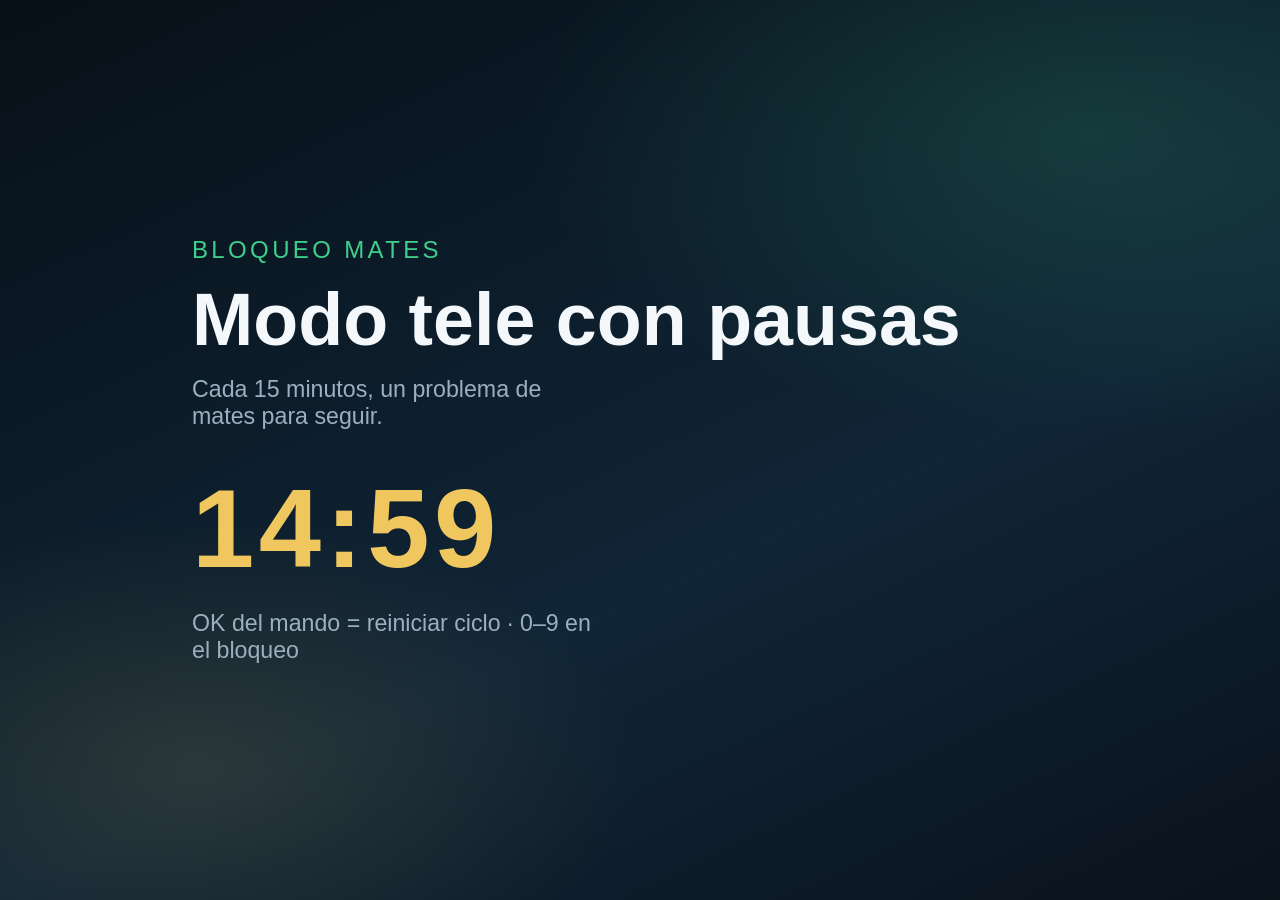
==== apps/bloqueo-mates/index.html @ 3caa04c1 "Bloqueo Mates como primera app e instalación permanente. Documenta Seller Office vs sideload, límite" ====
<!DOCTYPE html>
<html lang="es">
<head>
  <meta charset="UTF-8" />
  <meta name="viewport" content="width=device-width, initial-scale=1.0" />
  <title>Bloqueo Mates</title>
  <link rel="stylesheet" href="css/style.css" />
</head>
<body>
  <main id="app" class="stage">
    <section id="view-watch" class="view is-active" aria-label="Visionado">
      <p class="brand">Bloqueo Mates</p>
      <h1>Modo tele con pausas</h1>
      <p class="lead">Cada 15 minutos, un problema de mates para seguir.</p>
      <p id="countdown" class="countdown" aria-live="polite">15:00</p>
      <p class="hint">OK del mando = reiniciar ciclo · 0–9 en el bloqueo</p>
    </section>

    <section id="view-lock" class="view" aria-label="Bloqueo" hidden>
      <p class="brand">Pausa de mates</p>
      <h1 id="problem" class="problem">7 + 5 = ?</h1>
      <p class="answer-label">Tu respuesta</p>
      <p id="answer" class="answer" aria-live="polite">_</p>
      <p id="feedback" class="feedback" aria-live="assertive"></p>
      <p class="hint">Números del mando · OK enviar · Atrás borrar</p>
    </section>
  </main>
  <script src="js/main.js"></script>
</body>
</html>
---- apps/bloqueo-mates/css/style.css ----
:root {
  --bg0: #071018;
  --bg1: #102536;
  --mint: #3ecf8e;
  --amber: #f0c75e;
  --rose: #ff7a7a;
  --text: #f4f8fb;
  --muted: #9bb0bf;
  font-family: "TizenSans", "Segoe UI", sans-serif;
}

* {
  box-sizing: border-box;
  margin: 0;
  padding: 0;
}

html,
body {
  width: 100%;
  height: 100%;
  overflow: hidden;
  color: var(--text);
  background:
    radial-gradient(ellipse 70% 55% at 15% 85%, rgba(240, 199, 94, 0.12), transparent 50%),
    radial-gradient(ellipse 80% 60% at 85% 15%, rgba(62, 207, 142, 0.16), transparent 55%),
    linear-gradient(155deg, var(--bg0), var(--bg1) 60%, #0a121c);
}

.stage {
  min-height: 100%;
  display: grid;
  place-items: center;
  padding: 6vh 8vw;
}

.view {
  width: min(100%, 56rem);
  display: none;
  flex-direction: column;
  gap: 1.1rem;
  animation: rise 0.45s ease-out both;
}

.view.is-active {
  display: flex;
}

.brand {
  color: var(--mint);
  letter-spacing: 0.14em;
  text-transform: uppercase;
  font-size: clamp(1.1rem, 2vw, 1.5rem);
}

h1 {
  font-size: clamp(2.6rem, 6vw, 4.6rem);
  line-height: 1.05;
  font-weight: 700;
}

.lead,
.hint,
.answer-label {
  color: var(--muted);
  font-size: clamp(1.1rem, 2vw, 1.45rem);
  max-width: 32ch;
}

.countdown {
  margin-top: 1rem;
  font-variant-numeric: tabular-nums;
  font-size: clamp(4rem, 10vw, 7rem);
  font-weight: 700;
  color: var(--amber);
  letter-spacing: 0.04em;
}

.problem {
  color: var(--text);
}

.answer {
  min-height: 1.2em;
  font-size: clamp(3rem, 7vw, 5rem);
  font-weight: 700;
  color: var(--mint);
  letter-spacing: 0.08em;
}

.feedback {
  min-height: 1.4em;
  font-size: clamp(1.2rem, 2.2vw, 1.6rem);
  color: var(--amber);
}

.feedback.is-bad {
  color: var(--rose);
}

.feedback.is-good {
  color: var(--mint);
}

@keyframes rise {
  from {
    opacity: 0;
    transform: translateY(18px);
  }
  to {
    opacity: 1;
    transform: translateY(0);
  }
}
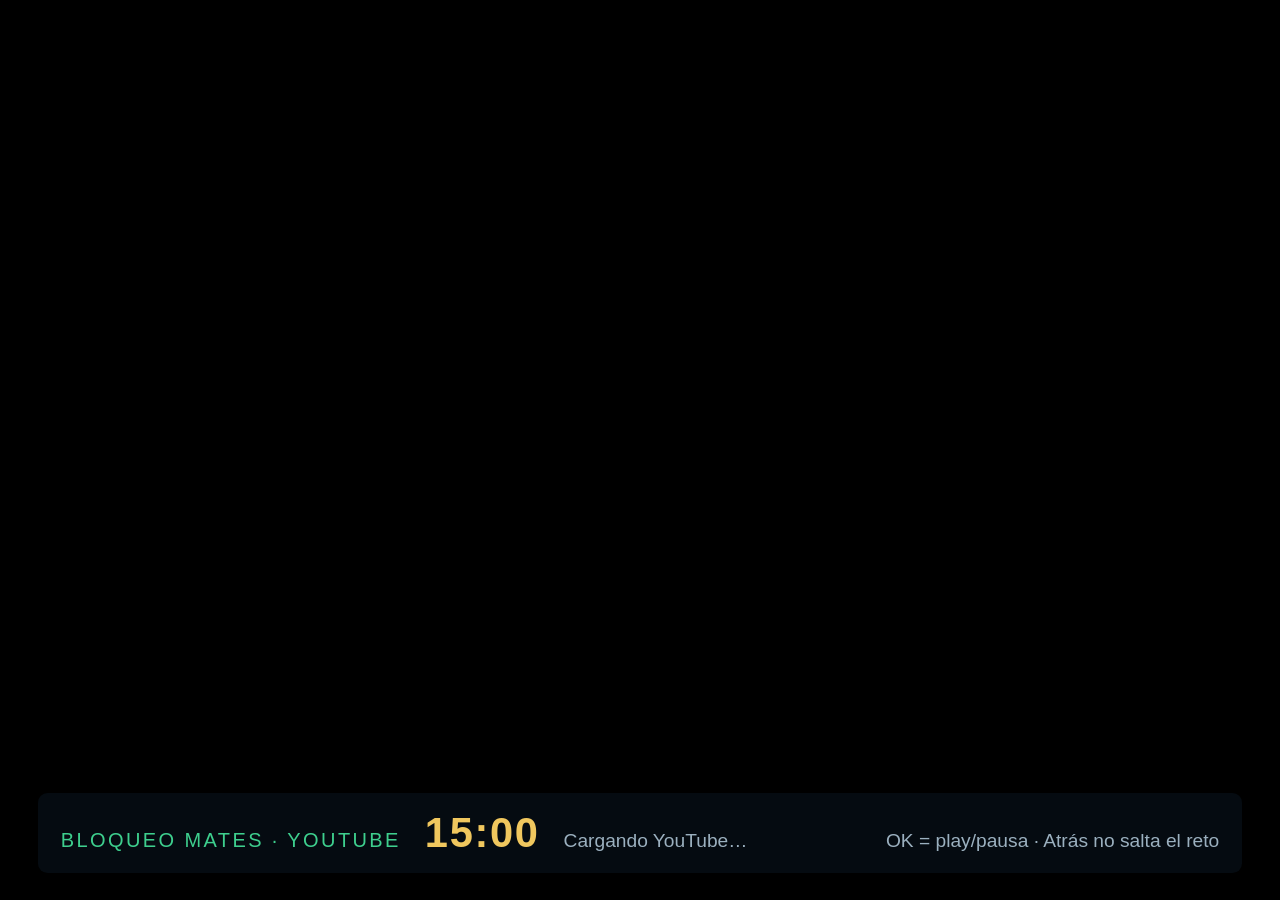
==== commit d5d98b3a: "Bloqueo Mates: YouTube embebido con pausa de mates. Modo tele dentro de la app (no la YouTube nativa" ====
--- a/apps/bloqueo-mates/index.html
+++ b/apps/bloqueo-mates/index.html
@@ -3,28 +3,35 @@
 <head>
   <meta charset="UTF-8" />
   <meta name="viewport" content="width=device-width, initial-scale=1.0" />
-  <title>Bloqueo Mates</title>
+  <title>Bloqueo Mates — YouTube</title>
   <link rel="stylesheet" href="css/style.css" />
 </head>
 <body>
-  <main id="app" class="stage">
-    <section id="view-watch" class="view is-active" aria-label="Visionado">
-      <p class="brand">Bloqueo Mates</p>
-      <h1>Modo tele con pausas</h1>
-      <p class="lead">Cada 15 minutos, un problema de mates para seguir.</p>
-      <p id="countdown" class="countdown" aria-live="polite">15:00</p>
-      <p class="hint">OK del mando = reiniciar ciclo · 0–9 en el bloqueo</p>
+  <main id="app" class="app">
+    <!-- YouTube a pantalla completa; el escudo captura el mando -->
+    <section id="view-watch" class="view-watch is-active" aria-label="YouTube con temporizador">
+      <div id="player" class="player"></div>
+      <div id="focus-shield" class="focus-shield" tabindex="0" aria-hidden="true"></div>
+      <div class="hud">
+        <p class="brand">Bloqueo Mates · YouTube</p>
+        <p id="countdown" class="countdown" aria-live="polite">15:00</p>
+        <p id="player-status" class="player-status">Cargando YouTube…</p>
+        <p class="hint">OK = play/pausa · Atrás no salta el reto</p>
+      </div>
     </section>
 
-    <section id="view-lock" class="view" aria-label="Bloqueo" hidden>
-      <p class="brand">Pausa de mates</p>
-      <h1 id="problem" class="problem">7 + 5 = ?</h1>
-      <p class="answer-label">Tu respuesta</p>
-      <p id="answer" class="answer" aria-live="polite">_</p>
-      <p id="feedback" class="feedback" aria-live="assertive"></p>
-      <p class="hint">Números del mando · OK enviar · Atrás borrar</p>
+    <section id="view-lock" class="view-lock" aria-label="Bloqueo mates" hidden>
+      <div class="lock-panel">
+        <p class="brand">YouTube en pausa</p>
+        <h1 id="problem" class="problem">7 + 5 = ?</h1>
+        <p class="answer-label">Tu respuesta</p>
+        <p id="answer" class="answer" aria-live="polite">_</p>
+        <p id="feedback" class="feedback" aria-live="assertive"></p>
+        <p class="hint">Números del mando · OK enviar · Atrás borrar</p>
+      </div>
     </section>
   </main>
+  <script src="js/config.js"></script>
   <script src="js/main.js"></script>
 </body>
 </html>
--- a/apps/bloqueo-mates/css/style.css
+++ b/apps/bloqueo-mates/css/style.css
@@ -6,6 +6,7 @@
   --rose: #ff7a7a;
   --text: #f4f8fb;
   --muted: #9bb0bf;
+  --hud: rgba(7, 16, 24, 0.72);
   font-family: "TizenSans", "Segoe UI", sans-serif;
 }
 
@@ -16,68 +17,115 @@
 }
 
 html,
-body {
+body,
+.app {
   width: 100%;
   height: 100%;
   overflow: hidden;
   color: var(--text);
-  background:
-    radial-gradient(ellipse 70% 55% at 15% 85%, rgba(240, 199, 94, 0.12), transparent 50%),
-    radial-gradient(ellipse 80% 60% at 85% 15%, rgba(62, 207, 142, 0.16), transparent 55%),
-    linear-gradient(155deg, var(--bg0), var(--bg1) 60%, #0a121c);
+  background: #000;
 }
 
-.stage {
-  min-height: 100%;
-  display: grid;
-  place-items: center;
-  padding: 6vh 8vw;
+.view-watch {
+  position: relative;
+  width: 100%;
+  height: 100%;
+  display: none;
 }
 
-.view {
-  width: min(100%, 56rem);
-  display: none;
-  flex-direction: column;
-  gap: 1.1rem;
-  animation: rise 0.45s ease-out both;
+.view-watch.is-active {
+  display: block;
 }
 
-.view.is-active {
+.player,
+.player iframe {
+  position: absolute;
+  inset: 0;
+  width: 100%;
+  height: 100%;
+  border: 0;
+}
+
+/* Evita que el iframe se coma las teclas del mando */
+.focus-shield {
+  position: absolute;
+  inset: 0;
+  z-index: 2;
+  background: transparent;
+  outline: none;
+}
+
+.hud {
+  position: absolute;
+  left: 3vw;
+  right: 3vw;
+  bottom: 3vh;
+  z-index: 3;
   display: flex;
+  flex-wrap: wrap;
+  align-items: baseline;
+  gap: 0.75rem 1.5rem;
+  padding: 1rem 1.4rem;
+  border-radius: 0.6rem;
+  background: var(--hud);
+  pointer-events: none;
 }
 
 .brand {
   color: var(--mint);
-  letter-spacing: 0.14em;
+  letter-spacing: 0.12em;
   text-transform: uppercase;
-  font-size: clamp(1.1rem, 2vw, 1.5rem);
-}
-
-h1 {
-  font-size: clamp(2.6rem, 6vw, 4.6rem);
-  line-height: 1.05;
-  font-weight: 700;
-}
-
-.lead,
-.hint,
-.answer-label {
-  color: var(--muted);
-  font-size: clamp(1.1rem, 2vw, 1.45rem);
-  max-width: 32ch;
+  font-size: clamp(0.95rem, 1.6vw, 1.25rem);
 }
 
 .countdown {
-  margin-top: 1rem;
   font-variant-numeric: tabular-nums;
-  font-size: clamp(4rem, 10vw, 7rem);
+  font-size: clamp(1.8rem, 3.5vw, 2.6rem);
   font-weight: 700;
   color: var(--amber);
   letter-spacing: 0.04em;
 }
 
+.player-status,
+.hint,
+.answer-label {
+  color: var(--muted);
+  font-size: clamp(0.95rem, 1.5vw, 1.2rem);
+}
+
+.hint {
+  margin-left: auto;
+}
+
+.view-lock {
+  position: absolute;
+  inset: 0;
+  z-index: 10;
+  display: none;
+  align-items: center;
+  justify-content: center;
+  padding: 6vh 8vw;
+  background:
+    radial-gradient(ellipse 80% 60% at 85% 15%, rgba(62, 207, 142, 0.16), transparent 55%),
+    linear-gradient(155deg, var(--bg0), var(--bg1) 60%, #0a121c);
+}
+
+.view-lock.is-active {
+  display: flex;
+  animation: rise 0.35s ease-out both;
+}
+
+.lock-panel {
+  width: min(100%, 56rem);
+  display: flex;
+  flex-direction: column;
+  gap: 1rem;
+}
+
 .problem {
-  color: var(--text);
+  font-size: clamp(2.6rem, 6vw, 4.6rem);
+  line-height: 1.05;
+  font-weight: 700;
 }
 
 .answer {
@@ -105,7 +153,7 @@
 @keyframes rise {
   from {
     opacity: 0;
-    transform: translateY(18px);
+    transform: translateY(16px);
   }
   to {
     opacity: 1;
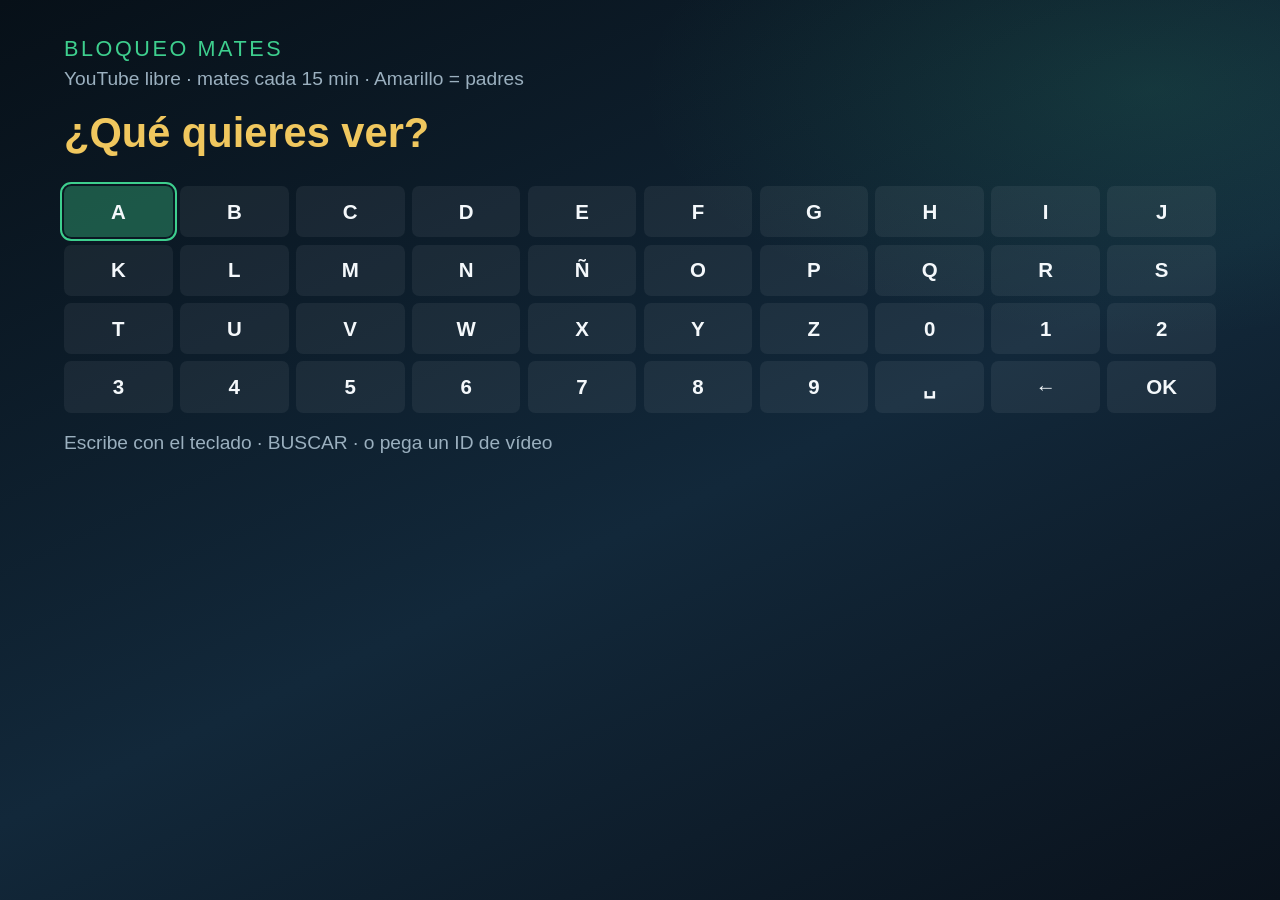
==== commit 35d7feb7: "Bloqueo Mates: YouTube libre, PIN 0350 y multiplicaciones 1 cifra. Búsqueda con teclado en pantalla," ====
--- a/apps/bloqueo-mates/index.html
+++ b/apps/bloqueo-mates/index.html
@@ -3,32 +3,65 @@
 <head>
   <meta charset="UTF-8" />
   <meta name="viewport" content="width=device-width, initial-scale=1.0" />
-  <title>Bloqueo Mates — YouTube</title>
+  <title>Bloqueo Mates — YouTube libre</title>
   <link rel="stylesheet" href="css/style.css" />
 </head>
 <body>
   <main id="app" class="app">
-    <!-- YouTube a pantalla completa; el escudo captura el mando -->
-    <section id="view-watch" class="view-watch is-active" aria-label="YouTube con temporizador">
+    <!-- Búsqueda libre -->
+    <section id="view-search" class="view view-search is-active" data-view="search">
+      <header class="top">
+        <p class="brand">Bloqueo Mates</p>
+        <p class="sub">YouTube libre · mates cada 15 min · Amarillo = padres</p>
+      </header>
+      <p id="query" class="query" aria-live="polite">¿Qué quieres ver?</p>
+      <div id="keyboard" class="keyboard" aria-label="Teclado"></div>
+      <p id="search-status" class="status-line" aria-live="polite"></p>
+      <ul id="results" class="results" aria-label="Resultados"></ul>
+    </section>
+
+    <!-- Visionado -->
+    <section id="view-watch" class="view view-watch" data-view="watch" hidden>
       <div id="player" class="player"></div>
       <div id="focus-shield" class="focus-shield" tabindex="0" aria-hidden="true"></div>
       <div class="hud">
         <p class="brand">Bloqueo Mates · YouTube</p>
         <p id="countdown" class="countdown" aria-live="polite">15:00</p>
-        <p id="player-status" class="player-status">Cargando YouTube…</p>
-        <p class="hint">OK = play/pausa · Atrás no salta el reto</p>
+        <p id="player-status" class="status-line">…</p>
+        <p class="hint">OK play/pausa · Atrás = buscar · Amarillo = padres</p>
       </div>
     </section>
 
-    <section id="view-lock" class="view-lock" aria-label="Bloqueo mates" hidden>
-      <div class="lock-panel">
+    <!-- Bloqueo mates -->
+    <section id="view-lock" class="view view-lock" data-view="lock" hidden>
+      <div class="panel">
         <p class="brand">YouTube en pausa</p>
-        <h1 id="problem" class="problem">7 + 5 = ?</h1>
-        <p class="answer-label">Tu respuesta</p>
+        <h1 id="problem" class="problem">7 × 5 = ?</h1>
+        <p class="muted">Multiplicación de 1 cifra</p>
         <p id="answer" class="answer" aria-live="polite">_</p>
         <p id="feedback" class="feedback" aria-live="assertive"></p>
-        <p class="hint">Números del mando · OK enviar · Atrás borrar</p>
+        <p class="hint">Números · OK enviar · Atrás borrar</p>
       </div>
+    </section>
+
+    <!-- PIN padres -->
+    <section id="view-pin" class="view view-lock" data-view="pin" hidden>
+      <div class="panel">
+        <p class="brand">Zona padres</p>
+        <h1 class="problem">PIN</h1>
+        <p id="pin-dots" class="answer" aria-live="polite">····</p>
+        <p id="pin-feedback" class="feedback" aria-live="assertive"></p>
+        <p class="hint">0350 · Atrás cancelar</p>
+      </div>
+    </section>
+
+    <!-- Menú padres -->
+    <section id="view-parent" class="view view-search" data-view="parent" hidden>
+      <header class="top">
+        <p class="brand">Menú padres</p>
+        <p class="sub">PIN correcto · elige con flechas y OK</p>
+      </header>
+      <ul id="parent-menu" class="results parent-menu"></ul>
     </section>
   </main>
   <script src="js/config.js"></script>
--- a/apps/bloqueo-mates/css/style.css
+++ b/apps/bloqueo-mates/css/style.css
@@ -1,44 +1,121 @@
 :root {
   --bg0: #071018;
-  --bg1: #102536;
+  --bg1: #12283a;
   --mint: #3ecf8e;
   --amber: #f0c75e;
   --rose: #ff7a7a;
   --text: #f4f8fb;
   --muted: #9bb0bf;
-  --hud: rgba(7, 16, 24, 0.72);
+  --hud: rgba(7, 16, 24, 0.78);
+  --key: rgba(255, 255, 255, 0.06);
+  --key-focus: rgba(62, 207, 142, 0.35);
+  --row-focus: rgba(240, 199, 94, 0.22);
   font-family: "TizenSans", "Segoe UI", sans-serif;
 }
 
-* {
-  box-sizing: border-box;
-  margin: 0;
-  padding: 0;
-}
+* { box-sizing: border-box; margin: 0; padding: 0; }
 
-html,
-body,
-.app {
+html, body, .app {
   width: 100%;
   height: 100%;
   overflow: hidden;
   color: var(--text);
-  background: #000;
+  background:
+    radial-gradient(ellipse 80% 55% at 90% 10%, rgba(62, 207, 142, 0.12), transparent 50%),
+    linear-gradient(155deg, var(--bg0), var(--bg1) 55%, #0a121c);
 }
 
-.view-watch {
-  position: relative;
-  width: 100%;
-  height: 100%;
-  display: none;
+.view { display: none; width: 100%; height: 100%; }
+.view.is-active { display: flex; }
+
+.view-search {
+  flex-direction: column;
+  padding: 4vh 5vw 3vh;
+  gap: 1.2rem;
 }
 
-.view-watch.is-active {
-  display: block;
+.top { display: flex; flex-direction: column; gap: 0.35rem; }
+.brand {
+  color: var(--mint);
+  letter-spacing: 0.12em;
+  text-transform: uppercase;
+  font-size: clamp(1rem, 1.8vw, 1.35rem);
+}
+.sub, .muted, .hint, .status-line { color: var(--muted); font-size: clamp(0.95rem, 1.5vw, 1.2rem); }
+
+.query {
+  min-height: 1.4em;
+  font-size: clamp(1.8rem, 3.5vw, 2.6rem);
+  font-weight: 700;
+  color: var(--amber);
 }
 
-.player,
-.player iframe {
+.keyboard {
+  display: grid;
+  grid-template-columns: repeat(10, minmax(0, 1fr));
+  gap: 0.45rem;
+  max-width: 72rem;
+}
+
+.key {
+  list-style: none;
+  text-align: center;
+  padding: 0.85rem 0.3rem;
+  border-radius: 0.45rem;
+  background: var(--key);
+  font-size: clamp(1rem, 1.6vw, 1.35rem);
+  font-weight: 600;
+}
+
+.key.is-wide { grid-column: span 2; }
+.key.is-focus {
+  background: var(--key-focus);
+  outline: 2px solid var(--mint);
+  outline-offset: 2px;
+}
+
+.results {
+  list-style: none;
+  display: flex;
+  flex-direction: column;
+  gap: 0.45rem;
+  overflow: hidden;
+  flex: 1;
+  min-height: 0;
+}
+
+.result {
+  display: flex;
+  align-items: center;
+  gap: 1rem;
+  padding: 0.75rem 1rem;
+  border-radius: 0.5rem;
+  background: rgba(255, 255, 255, 0.04);
+}
+
+.result.is-focus {
+  background: var(--row-focus);
+  outline: 2px solid var(--amber);
+}
+
+.result-thumb {
+  width: 7.5rem;
+  height: 4.2rem;
+  object-fit: cover;
+  border-radius: 0.3rem;
+  background: #000;
+  flex-shrink: 0;
+}
+
+.result-title {
+  font-size: clamp(1.05rem, 1.8vw, 1.4rem);
+  line-height: 1.25;
+}
+
+.view-watch { position: relative; display: none; background: #000; }
+.view-watch.is-active { display: block; }
+
+.player, .player iframe {
   position: absolute;
   inset: 0;
   width: 100%;
@@ -46,12 +123,10 @@
   border: 0;
 }
 
-/* Evita que el iframe se coma las teclas del mando */
 .focus-shield {
   position: absolute;
   inset: 0;
   z-index: 2;
-  background: transparent;
   outline: none;
 }
 
@@ -64,62 +139,35 @@
   display: flex;
   flex-wrap: wrap;
   align-items: baseline;
-  gap: 0.75rem 1.5rem;
-  padding: 1rem 1.4rem;
-  border-radius: 0.6rem;
+  gap: 0.7rem 1.4rem;
+  padding: 0.9rem 1.3rem;
+  border-radius: 0.55rem;
   background: var(--hud);
   pointer-events: none;
 }
 
-.brand {
-  color: var(--mint);
-  letter-spacing: 0.12em;
-  text-transform: uppercase;
-  font-size: clamp(0.95rem, 1.6vw, 1.25rem);
+.countdown {
+  font-variant-numeric: tabular-nums;
+  font-size: clamp(1.7rem, 3.2vw, 2.5rem);
+  font-weight: 700;
+  color: var(--amber);
 }
 
-.countdown {
-  font-variant-numeric: tabular-nums;
-  font-size: clamp(1.8rem, 3.5vw, 2.6rem);
-  font-weight: 700;
-  color: var(--amber);
-  letter-spacing: 0.04em;
-}
-
-.player-status,
-.hint,
-.answer-label {
-  color: var(--muted);
-  font-size: clamp(0.95rem, 1.5vw, 1.2rem);
-}
-
-.hint {
-  margin-left: auto;
-}
+.hud .hint { margin-left: auto; }
 
 .view-lock {
-  position: absolute;
-  inset: 0;
-  z-index: 10;
-  display: none;
   align-items: center;
   justify-content: center;
   padding: 6vh 8vw;
-  background:
-    radial-gradient(ellipse 80% 60% at 85% 15%, rgba(62, 207, 142, 0.16), transparent 55%),
-    linear-gradient(155deg, var(--bg0), var(--bg1) 60%, #0a121c);
 }
 
-.view-lock.is-active {
-  display: flex;
-  animation: rise 0.35s ease-out both;
-}
+.view-lock.is-active { display: flex; animation: rise 0.35s ease-out both; }
 
-.lock-panel {
+.panel {
   width: min(100%, 56rem);
   display: flex;
   flex-direction: column;
-  gap: 1rem;
+  gap: 0.9rem;
 }
 
 .problem {
@@ -130,33 +178,21 @@
 
 .answer {
   min-height: 1.2em;
-  font-size: clamp(3rem, 7vw, 5rem);
+  font-size: clamp(2.8rem, 6.5vw, 4.8rem);
   font-weight: 700;
   color: var(--mint);
-  letter-spacing: 0.08em;
+  letter-spacing: 0.1em;
 }
 
 .feedback {
-  min-height: 1.4em;
-  font-size: clamp(1.2rem, 2.2vw, 1.6rem);
+  min-height: 1.3em;
+  font-size: clamp(1.15rem, 2vw, 1.5rem);
   color: var(--amber);
 }
-
-.feedback.is-bad {
-  color: var(--rose);
-}
-
-.feedback.is-good {
-  color: var(--mint);
-}
+.feedback.is-bad { color: var(--rose); }
+.feedback.is-good { color: var(--mint); }
 
 @keyframes rise {
-  from {
-    opacity: 0;
-    transform: translateY(16px);
-  }
-  to {
-    opacity: 1;
-    transform: translateY(0);
-  }
+  from { opacity: 0; transform: translateY(14px); }
+  to { opacity: 1; transform: translateY(0); }
 }
